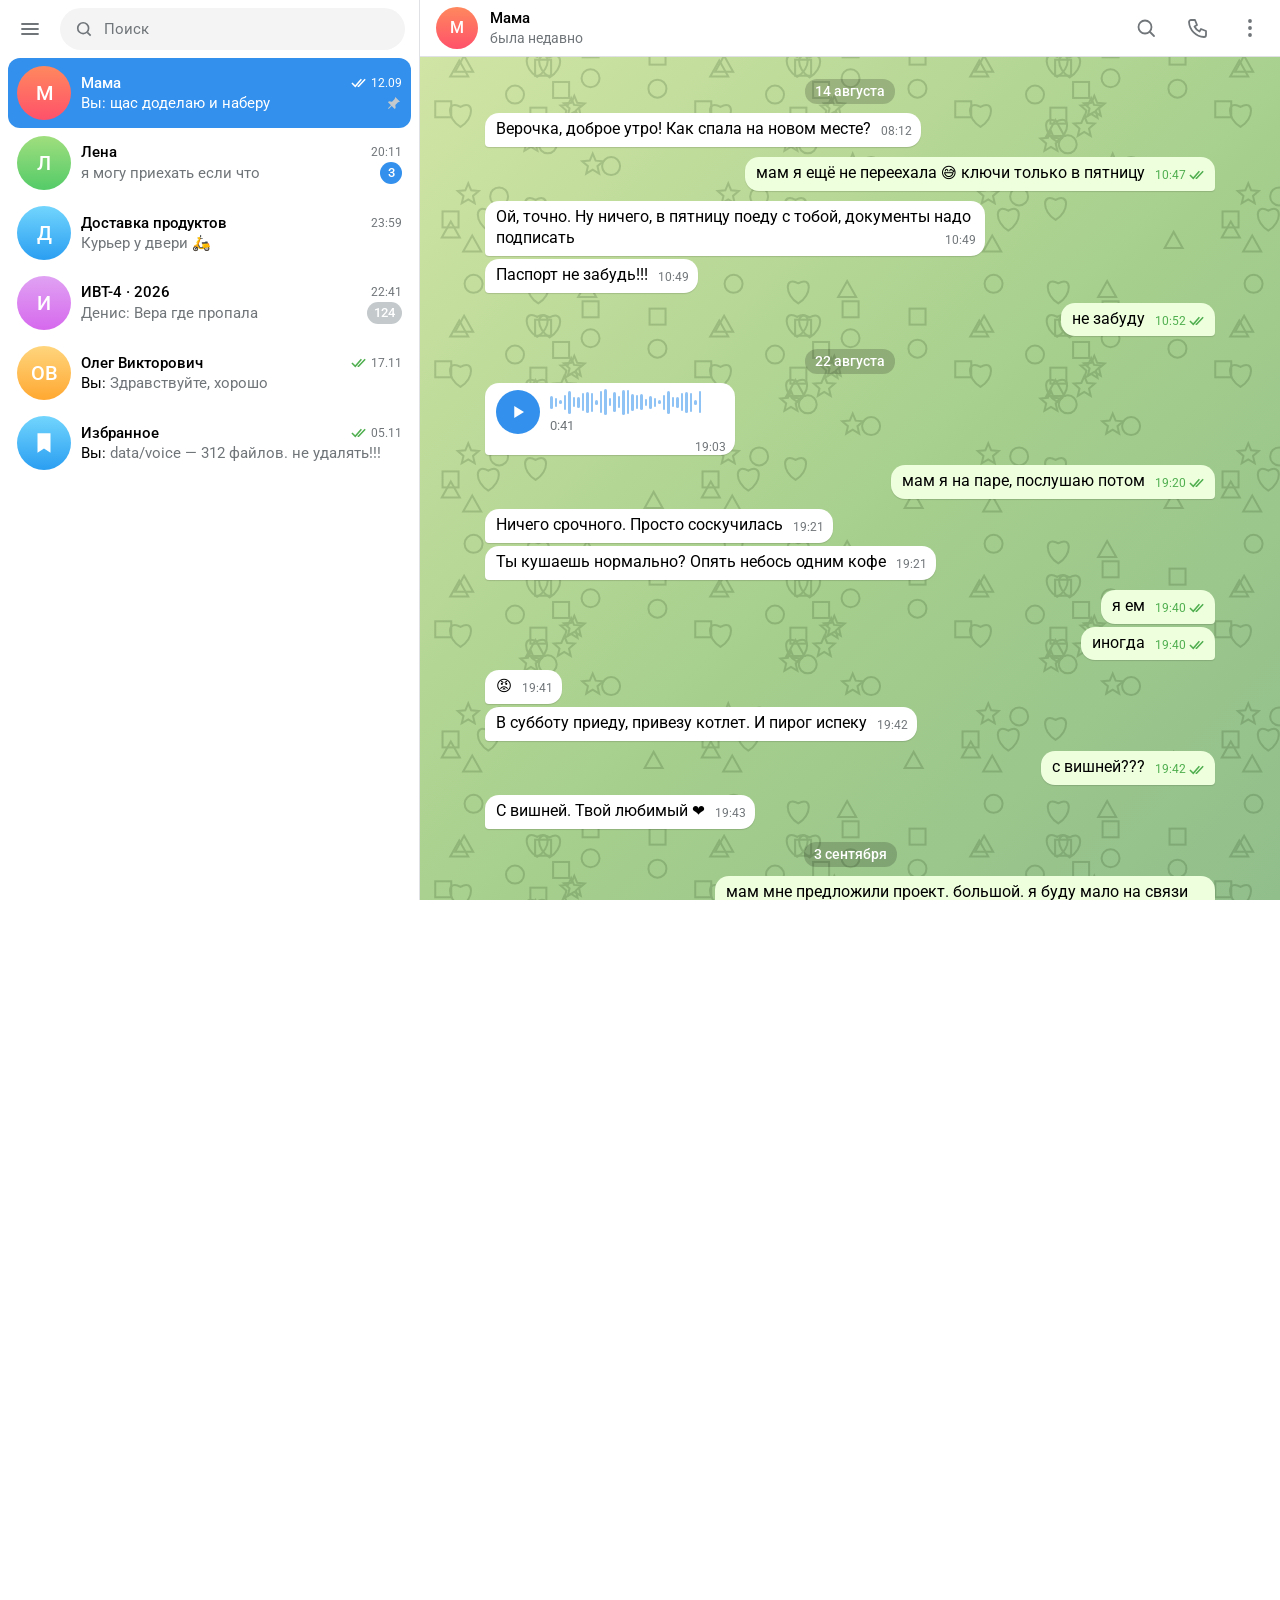
==== docs/messenger.html @ ae3a212d "Add screen props: code editor and messenger with chroma-key call Co-Authored-By: Claude Opus 5.5 <no" ====
<!doctype html>
<html lang="ru">
<head>
<meta charset="utf-8">
<meta name="viewport" content="width=device-width, initial-scale=1, viewport-fit=cover">
<title>Мама — переписка</title>
<link rel="preconnect" href="https://fonts.googleapis.com">
<link rel="stylesheet" href="https://fonts.googleapis.com/css2?family=Roboto:wght@400;500&display=swap">
<style>
/* Layout: two-column messenger (chat list | conversation) + full-window call overlay with chroma-key green. Single light look (film prop). */
:root{
  --bg:#ffffff; --side:#ffffff; --hover:#f4f4f5; --active:#3390ec; --fg:#000; --sub:#707579; --line:#dfe1e5;
  --out:#eeffde; --in:#ffffff; --tick:#4fae4e; --time-out:#4fae4e; --badge:#3390ec; --muted:#c4c9cc;
  --chroma:#00ff00; --call:#17191c;
  --ui:Roboto,-apple-system,"Segoe UI",system-ui,sans-serif;
  color-scheme:light;
}
[hidden]{display:none!important}
html,body{height:100%;margin:0;background:var(--bg);color:var(--fg);overflow:hidden;font:400 15px/1.35 var(--ui)}
body.idle,body.idle *{cursor:none!important}
.app{display:grid;grid-template-columns:minmax(300px,420px) 1fr;height:100%}
/* ---- левая колонка ---- */
.left{display:flex;flex-direction:column;border-right:1px solid var(--line);background:var(--side);min-width:0}
.top{display:flex;align-items:center;gap:10px;padding:8px 14px 8px 10px}
.ib{width:40px;height:40px;border-radius:50%;display:grid;place-items:center;color:var(--sub);flex:none;cursor:pointer}
.ib:hover{background:var(--hover)}
.ib svg{width:24px;height:24px;fill:none;stroke:currentColor;stroke-width:1.8;stroke-linecap:round;stroke-linejoin:round}
.search{flex:1;height:42px;border-radius:22px;background:#f4f4f5;display:flex;align-items:center;gap:10px;padding:0 14px;color:var(--sub)}
.search svg{width:20px;height:20px;fill:none;stroke:currentColor;stroke-width:2}
.search span{font-size:15px}
.list{overflow-y:auto;flex:1;padding:0 8px 8px}
.item{display:flex;gap:10px;align-items:center;padding:8px 9px;border-radius:12px;cursor:pointer;user-select:none}
.item:hover{background:var(--hover)}
.item.on{background:var(--active);color:#fff}
.item.on .sub,.item.on .tm{color:#fff}
.ava{width:54px;height:54px;border-radius:50%;flex:none;display:grid;place-items:center;color:#fff;font-weight:500;font-size:20px;background:linear-gradient(var(--a1),var(--a2))}
.ava.sm{width:42px;height:42px;font-size:16px}
.ava svg{width:26px;height:26px;fill:#fff}
.meta{flex:1;min-width:0}
.r1,.r2{display:flex;gap:6px;align-items:center}
.nm{font-weight:500;flex:1;min-width:0;white-space:nowrap;overflow:hidden;text-overflow:ellipsis}
.tm{font-size:12px;color:var(--sub);flex:none;display:flex;gap:3px;align-items:center}
.sub{color:var(--sub);flex:1;min-width:0;white-space:nowrap;overflow:hidden;text-overflow:ellipsis;font-size:15px}
.sub b{font-weight:400;color:var(--fg)}
.item.on .sub b{color:#fff}
.badge{min-width:22px;height:22px;border-radius:11px;background:var(--badge);color:#fff;font-size:13px;font-weight:500;display:grid;place-items:center;padding:0 7px;box-sizing:border-box}
.badge.mute{background:var(--muted)}
.tm svg{width:17px;height:11px;fill:none;stroke:var(--tick);stroke-width:1.6}
.item.on .tm svg{stroke:#fff}
.pin{width:16px;height:16px;fill:var(--muted)}
/* ---- чат ---- */
.chat{display:flex;flex-direction:column;min-width:0;position:relative;
  background:#9fc887 linear-gradient(135deg,#d3e6a6 0%,#a6cf8d 35%,#8fbd8b 65%,#c4d99c 100%)}
.chat::before{content:"";position:absolute;inset:0;opacity:.18;pointer-events:none;background-image:var(--pattern);background-size:260px}
.head{position:relative;z-index:1;display:flex;align-items:center;gap:12px;height:56px;padding:0 10px 0 16px;background:#fff;border-bottom:1px solid var(--line)}
.head .ava{width:42px;height:42px;font-size:16px}
.head .t{flex:1;min-width:0}
.head .t div:first-child{font-weight:500}
.head .t div:last-child{font-size:14px;color:var(--sub)}
.head .back{display:none}
.msgs{position:relative;z-index:1;flex:1;overflow-y:auto;padding:12px 0 8px}
.col{max-width:730px;margin:0 auto;padding:0 18px;display:flex;flex-direction:column;gap:3px}
.date{align-self:center;margin:10px 0 6px;background:#0000002e;color:#fff;font-size:14px;font-weight:500;padding:3px 10px;border-radius:12px}
.b{position:relative;max-width:min(480px,78%);padding:6px 9px 7px 11px;border-radius:14px;box-shadow:0 1px 1px #00000022;white-space:pre-wrap;word-wrap:break-word;font-size:15.5px}
.b.in{align-self:flex-start;background:var(--in);border-bottom-left-radius:4px}
.b.out{align-self:flex-end;background:var(--out);border-bottom-right-radius:4px}
.b.first.in{border-top-left-radius:14px}
.gap{margin-top:7px}
.st{float:right;margin:6px 0 -5px 10px;font-size:12px;color:var(--sub);display:inline-flex;align-items:center;gap:3px;line-height:1}
.out .st{color:var(--time-out)}
.st svg{width:17px;height:11px;fill:none;stroke:var(--tick);stroke-width:1.6}
.voice{display:flex;align-items:center;gap:10px;min-width:230px;white-space:normal}
.play{width:44px;height:44px;border-radius:50%;background:#3390ec;display:grid;place-items:center;flex:none}
.out .play{background:#4fae4e}
.play svg{width:18px;height:18px;fill:#fff}
.wave{display:flex;align-items:center;gap:2px;height:26px}
.wave i{width:2.5px;border-radius:2px;background:#3390ec;opacity:.55}
.out .wave i{background:#4fae4e}
.vd{font-size:13px;color:var(--sub);margin-top:2px}
.composer{position:relative;z-index:1;max-width:730px;width:100%;margin:0 auto;padding:0 18px 18px;box-sizing:border-box;display:flex;gap:8px;align-items:flex-end}
.inp{flex:1;background:#fff;border-radius:16px;border-bottom-right-radius:4px;display:flex;align-items:center;gap:6px;padding:4px 8px;box-shadow:0 1px 2px #0002;min-height:48px;box-sizing:border-box}
.inp input{flex:1;border:0;outline:0;font:inherit;font-size:16px;background:transparent;min-width:0}
.mic{width:54px;height:54px;border-radius:50%;background:#fff;display:grid;place-items:center;box-shadow:0 1px 2px #0002;color:var(--active);flex:none;cursor:pointer}
.mic svg{width:26px;height:26px;fill:none;stroke:currentColor;stroke-width:1.8;stroke-linecap:round}
.mic.send{background:var(--active);color:#fff}
/* ---- звонок ---- */
.call{position:fixed;inset:0;z-index:20;background:#000a;display:flex;align-items:center;justify-content:center}
.cw{position:relative;width:min(1180px,94vw);height:min(820px,92vh);background:var(--call);border-radius:14px;overflow:hidden;color:#fff;box-shadow:0 20px 60px #0008}
.call.full .cw{width:100vw;height:100vh;border-radius:0}
.ring{position:absolute;inset:0;display:flex;flex-direction:column;align-items:center;justify-content:center;gap:14px;background:radial-gradient(circle at 50% 38%,#3b4a5e 0,#1c232d 55%,#111418 100%)}
.ring .ava{width:132px;height:132px;font-size:52px;position:relative}
.ring .ava::after{content:"";position:absolute;inset:-12px;border-radius:50%;border:2px solid #ffffff40;animation:pulse 1.8s ease-out infinite}
@keyframes pulse{from{transform:scale(.9);opacity:1}to{transform:scale(1.35);opacity:0}}
.ring h2{margin:8px 0 0;font-weight:500;font-size:28px}
.ring p{margin:0;color:#ffffffb0;font-size:17px}
.green{position:absolute;inset:0;background:var(--chroma)}
.ov{position:absolute;left:0;right:0;display:flex;align-items:center;padding:18px 22px;transition:opacity .25s}
.ov.tp{top:0;gap:12px}
.ov.tp .nm2{font-weight:500;font-size:17px;background:#000000b3;padding:6px 12px;border-radius:10px}
.ov.tp .tmr{font-size:15px;background:#000000b3;padding:6px 10px;border-radius:10px;font-variant-numeric:tabular-nums}
.ov.bt{bottom:0;justify-content:center;gap:22px;padding-bottom:28px}
.cb{width:58px;height:58px;border-radius:50%;background:#2b2f35;display:grid;place-items:center;cursor:pointer;border:0;color:#fff}
.cb svg{width:26px;height:26px;fill:none;stroke:currentColor;stroke-width:1.8;stroke-linecap:round;stroke-linejoin:round}
.cb.off{background:#fff;color:#111}
.cb.end{background:#e53935}
.cb.end svg{fill:#fff;stroke:none}
.cbl{display:flex;flex-direction:column;align-items:center;gap:6px;font-size:13px;color:#fff}
.green~.ov .cbl span{background:#000000b3;padding:1px 6px;border-radius:6px}
.self{position:absolute;right:22px;bottom:110px;width:220px;aspect-ratio:4/3;max-width:30%;border-radius:12px;background:#2a2e35;overflow:hidden;display:grid;place-items:center;box-shadow:0 4px 18px #0006;transition:opacity .25s}
.self video{width:100%;height:100%;object-fit:cover;transform:scaleX(-1)}
.hideui .ov,.hideui .self{opacity:0;pointer-events:none}
.ended{position:absolute;inset:0;display:grid;place-items:center;background:#111418;font-size:20px;color:#ffffffc0}
/* ---- настройки ---- */
.panel{position:fixed;inset:0;background:#0007;display:flex;align-items:center;justify-content:center;z-index:30}
.panel form{background:#fff;padding:22px;border-radius:12px;display:grid;gap:12px;width:min(380px,90vw);font-size:14px}
.panel h3{margin:0;font-weight:500;font-size:17px}
.panel label{display:flex;gap:10px;align-items:center;justify-content:space-between;color:#333}
.panel input[type=number]{width:70px;padding:6px;border:1px solid var(--line);border-radius:6px;font:inherit}
.panel p{margin:0;color:var(--sub);font-size:13px;line-height:1.5}
.panel button{background:var(--active);color:#fff;border:0;padding:9px 16px;border-radius:8px;font:500 14px var(--ui);cursor:pointer;justify-self:end}
@media (max-width:760px){
  .app{grid-template-columns:1fr}
  .app.open .left{display:none}
  .app:not(.open) .chat{display:none}
  .head .back{display:grid}
  .col,.composer{padding-left:max(10px,env(safe-area-inset-left,0px));padding-right:max(10px,env(safe-area-inset-right,0px))}
}
</style>

<div class="app open" id="app">
  <aside class="left">
    <div class="top">
      <div class="ib"><svg viewBox="0 0 24 24"><path d="M4 7h16M4 12h16M4 17h16"/></svg></div>
      <div class="search"><svg viewBox="0 0 24 24"><circle cx="11" cy="11" r="6.5"/><path d="M20 20l-4-4"/></svg><span>Поиск</span></div>
    </div>
    <div class="list" id="list"></div>
  </aside>
  <main class="chat" id="chat">
    <div class="head">
      <div class="ib back" id="back"><svg viewBox="0 0 24 24"><path d="M15 5l-7 7 7 7"/></svg></div>
      <div class="ava" id="hAva"></div>
      <div class="t"><div id="hName"></div><div id="hStatus"></div></div>
      <div class="ib"><svg viewBox="0 0 24 24"><circle cx="11" cy="11" r="6.5"/><path d="M20 20l-4-4"/></svg></div>
      <div class="ib" id="callBtn" title="Звонок"><svg viewBox="0 0 24 24"><path d="M5 4h4l2 5-2.5 1.5a11 11 0 0 0 5 5L15 13l5 2v4a2 2 0 0 1-2 2A16 16 0 0 1 3 6a2 2 0 0 1 2-2"/></svg></div>
      <div class="ib"><svg viewBox="0 0 24 24"><circle cx="12" cy="5" r="1"/><circle cx="12" cy="12" r="1"/><circle cx="12" cy="19" r="1"/></svg></div>
    </div>
    <div class="msgs" id="msgs"><div class="col" id="col"></div></div>
    <form class="composer" id="composer">
      <div class="inp">
        <div class="ib"><svg viewBox="0 0 24 24"><circle cx="12" cy="12" r="9"/><path d="M8.5 14.5a4.5 4.5 0 0 0 7 0M9 9.5h.01M15 9.5h.01"/></svg></div>
        <input id="text" placeholder="Сообщение" autocomplete="off">
        <div class="ib"><svg viewBox="0 0 24 24"><path d="M20 11.5l-8 8a5 5 0 0 1-7-7l8.5-8.5a3.3 3.3 0 0 1 4.7 4.7L9.7 17.2a1.7 1.7 0 0 1-2.4-2.4L15 7"/></svg></div>
      </div>
      <button type="submit" class="mic" id="micBtn" style="border:0"><svg viewBox="0 0 24 24"><rect x="9" y="3" width="6" height="11" rx="3"/><path d="M5.5 11a6.5 6.5 0 0 0 13 0M12 17.5V21"/></svg></button>
    </form>
  </main>
</div>

<div class="call" id="call" hidden>
  <div class="cw" id="cw">
    <div class="ring" id="ring"><div class="ava" id="rAva"></div><h2 id="rName"></h2><p id="rStatus">Вызов…</p></div>
    <div class="green" id="green" hidden></div>
    <div class="self" id="self" hidden><div class="ava sm" style="--a1:#6ec9cb;--a2:#40a7e3">В</div></div>
    <div class="ov tp" id="ovTop" hidden><span class="nm2" id="cName"></span><span class="tmr" id="tmr">00:00</span></div>
    <div class="ov bt">
      <div class="cbl"><button class="cb" id="camB"><svg viewBox="0 0 24 24"><rect x="3" y="6" width="13" height="12" rx="2"/><path d="M16 10l5-3v10l-5-3"/></svg></button><span>Камера</span></div>
      <div class="cbl"><button class="cb" id="micB"><svg viewBox="0 0 24 24"><rect x="9" y="3" width="6" height="11" rx="3"/><path d="M5.5 11a6.5 6.5 0 0 0 13 0M12 17.5V21"/></svg></button><span>Микрофон</span></div>
      <div class="cbl"><button class="cb end" id="endB"><svg viewBox="0 0 24 24"><path d="M2.5 14.5c5.5-5 13.5-5 19 0l-2.3 2.6-3.6-1.4v-2.5a11 11 0 0 0-7.2 0v2.5l-3.6 1.4z"/></svg></button><span>Завершить</span></div>
    </div>
    <div class="ended" id="ended" hidden>Звонок завершён</div>
  </div>
</div>

<div class="panel" id="panel" hidden>
  <form id="cfg">
    <h3>Настройки реквизита</h3>
    <label>Через сколько секунд мама отвечает<input type="number" id="cfgRing" min="0" max="60" step="0.5"></label>
    <label>Окно звонка на весь экран<input type="checkbox" id="cfgFull"></label>
    <label>Окошко Веры — с веб-камеры<input type="checkbox" id="cfgCam"></label>
    <label>Версия переписки «после» (мама не читает)<input type="checkbox" id="cfgAfter"></label>
    <p>0 секунд — мама отвечает только по Пробелу или клику. Во время звонка: Пробел — мама ответила сразу, H — скрыть/показать кнопки поверх зелёного, F — весь экран, Esc — завершить. F2 — это окно.</p>
    <button type="submit">Готово</button>
  </form>
</div>

<script>
(function(){
const store={get(k,d){try{const v=localStorage.getItem('ms_'+k);return v==null?d:JSON.parse(v)}catch(e){return d}},set(k,v){try{localStorage.setItem('ms_'+k,JSON.stringify(v))}catch(e){}}};
const cfg={ring:store.get('ring',5),full:store.get('full',false),cam:store.get('cam',false),after:store.get('after',false)};
if(location.hash==='#after') cfg.after=true;
if(location.hash==='#before') cfg.after=false;

/* ---------- обои: рисуем узор в canvas ---------- */
(function(){const c=document.createElement('canvas');c.width=c.height=260;const x=c.getContext('2d');x.strokeStyle='#1d3b12';x.lineWidth=2;x.lineCap='round';
const sh=[(a,b)=>{x.beginPath();x.arc(a,b,9,0,6.3);x.stroke()},(a,b)=>{x.beginPath();x.moveTo(a-9,b+7);x.lineTo(a,b-9);x.lineTo(a+9,b+7);x.closePath();x.stroke()},(a,b)=>{x.beginPath();x.moveTo(a,b-10);x.bezierCurveTo(a+14,b-18,a+14,b+2,a,b+10);x.bezierCurveTo(a-14,b+2,a-14,b-18,a,b-10);x.stroke()},(a,b)=>{x.strokeRect(a-8,b-8,16,16)},(a,b)=>{x.beginPath();for(let i=0;i<5;i++){const t=i*1.2566-1.57;x.lineTo(a+11*Math.cos(t),b+11*Math.sin(t));const u=t+.628;x.lineTo(a+5*Math.cos(u),b+5*Math.sin(u))}x.closePath();x.stroke()}];
let s=7;const r=()=>(s=(s*9301+49297)%233280)/233280;for(let i=0;i<34;i++){sh[i%sh.length](12+r()*236,12+r()*236)}
document.getElementById('chat').style.setProperty('--pattern',`url(${c.toDataURL()})`)})();

/* ---------- данные ---------- */
const ICON_SAVED='<svg viewBox="0 0 24 24"><path d="M6 3h12v18l-6-4-6 4z"/></svg>';
const RECIPE=`Пирог с вишней (праздничный) 🍒
3 яйца + стакан сахара + пакетик ванильного — взбить до светлой пышной массы.
Мука 1,5 стакана, просеять. Разрыхлитель 1 ч. л.
Вишню помыть, косточки убрать, присыпать сахаром.
Форму застелить пергаментом.
Духовка 180°, минут 40. Проверяй шпажкой!!`;
const MAMA_BASE=[
 {d:'14 августа'},
 {i:1,t:'Верочка, доброе утро! Как спала на новом месте?',h:'08:12'},
 {o:1,t:'мам я ещё не переехала 😅 ключи только в пятницу',h:'10:47'},
 {i:1,t:'Ой, точно. Ну ничего, в пятницу поеду с тобой, документы надо подписать',h:'10:49'},
 {i:1,t:'Паспорт не забудь!!!',h:'10:49'},
 {o:1,t:'не забуду',h:'10:52'},
 {d:'22 августа'},
 {i:1,v:'0:41',h:'19:03'},
 {o:1,t:'мам я на паре, послушаю потом',h:'19:20'},
 {i:1,t:'Ничего срочного. Просто соскучилась',h:'19:21'},
 {i:1,t:'Ты кушаешь нормально? Опять небось одним кофе',h:'19:21'},
 {o:1,t:'я ем',h:'19:40'},
 {o:1,t:'иногда',h:'19:40'},
 {i:1,t:'😡',h:'19:41'},
 {i:1,t:'В субботу приеду, привезу котлет. И пирог испеку',h:'19:42'},
 {o:1,t:'с вишней???',h:'19:42'},
 {i:1,t:'С вишней. Твой любимый ❤️',h:'19:43'},
 {d:'3 сентября'},
 {o:1,t:'мам мне предложили проект. большой. я буду мало на связи наверное',h:'23:15'},
 {i:1,t:'Какой проект?',h:'23:16'},
 {o:1,t:'потом расскажу когда получится',h:'23:20'},
 {i:1,t:'Ты только спи хоть иногда. Я серьёзно',h:'23:21'},
 {i:1,t:'И не накручивай себя, у тебя всё получится. Ты у меня умница',h:'23:22'},
 {o:1,t:'❤️',h:'23:30'},
 {d:'10 сентября'},
 {i:1,t:'Доча, давление второй день скачет. Ничего страшного, к врачу записалась',h:'14:05'},
 {o:1,t:'мам в смысле?? почему не сказала',h:'14:31'},
 {o:1,t:'я приеду',h:'14:31'},
 {i:1,t:'Не надо, не выдумывай. Сиди работай. Тамара со мной',h:'14:33'},
 {i:1,t:'Я тебе рецепт записала, чтобы не потерялся',h:'14:40'},
 {i:1,t:RECIPE,h:'14:44'},
 {o:1,t:'мам зачем сейчас',h:'14:50'},
 {i:1,t:'Просто так. Пусть у тебя будет',h:'14:52'},
 {d:'12 сентября'},
 {i:1,v:'0:17',h:'21:36'},
 {i:1,t:'Верочка, позвони, как освободишься',h:'21:37'},
 {o:1,t:'щас доделаю и наберу',h:'23:58'},
];
const MAMA_AFTER=[
 {d:'27 сентября'},
 {o:1,t:'мам',h:'03:12',u:1},
 {d:'15 октября'},
 {o:1,t:'я получила ключи',h:'18:40',u:1},
 {o:1,t:'тут очень пусто',h:'18:41',u:1},
 {d:'Сегодня'},
 {o:1,t:'мам, я почти закончила',h:'23:41',u:1},
];
const chats=[
 {id:'mama',name:'Мама',ini:'М',a:['#ff885e','#ff516a'],status:()=>cfg.after?'была давно':'была недавно',pin:1,msgs:()=>cfg.after?MAMA_BASE.concat(MAMA_AFTER):MAMA_BASE},
 {id:'lena',name:'Лена',ini:'Л',a:['#a0de7e','#54cb68'],status:()=>'в сети',unread:3,msgs:()=>[
   {d:'Вчера'},{o:1,t:'прости, завал',h:'02:14'},{i:1,t:'Вер, у тебя всё ок?',h:'12:03'},
   {d:'Сегодня'},{i:1,t:'Вер',h:'20:10'},{i:1,t:'ты живая вообще? неделю не отвечаешь',h:'20:11'},{i:1,t:'я могу приехать если что',h:'20:11'}]},
 {id:'shop',name:'Доставка продуктов',ini:'Д',a:['#72d5fd','#2a9ef1'],status:()=>'бот',msgs:()=>[
   {d:'Сегодня'},{i:1,t:'Заказ №4471 собран: мука, молоко, яйца, вишня замороженная 400 г, сахар, ванильный сахар, пергамент.',h:'23:31'},{i:1,t:'Курьер у двери 🛵',h:'23:59'}]},
 {id:'ivt',name:'ИВТ-4 · 2026',ini:'И',a:['#e0a2f3','#d669ed'],status:()=>'28 участников',unread:124,mute:1,msgs:()=>[
   {d:'Сегодня'},{i:1,t:'Денис: кто-нибудь сдал лабу по сетям?',h:'21:15'},{i:1,t:'Аня: скиньте расписание на декабрь пж',h:'22:40'},{i:1,t:'Денис: Вера где пропала',h:'22:41'}]},
 {id:'olv',name:'Олег Викторович',ini:'ОВ',a:['#ffd57d','#ffa831'],status:()=>'был(а) вчера',msgs:()=>[
   {d:'17 ноября'},{i:1,t:'Вера, добрый день. Жду черновик главы 2 к понедельнику.',h:'11:02'},{o:1,t:'Здравствуйте, хорошо',h:'11:40'}]},
 {id:'saved',name:'Избранное',saved:1,a:['#72d5fd','#2a9ef1'],status:()=>'',msgs:()=>[
   {d:'5 ноября'},{o:1,t:'response_delay ≈ 1.5 s — проверить на её голосовых',h:'04:20'},{o:1,t:'data/voice — 312 файлов. не удалять!!!',h:'04:31'}]},
];
const lastPreview=c=>{const m=c.msgs();const l=m[m.length-1];const txt=l.v?'🎤 Голосовое сообщение':l.t.split('\n')[0];return {txt,h:l.h,o:l.o,u:l.u,d:[...m].reverse().find(x=>x.d)}};

/* ---------- отрисовка ---------- */
const $=id=>document.getElementById(id);
const TICK2='<svg viewBox="0 0 18 11"><path d="M1 6l3.5 3.5L11 2M7 9.5l1 0L15 2"/></svg>';
const TICK1='<svg viewBox="0 0 18 11"><path d="M3 6l3.5 3.5L13 2"/></svg>';
const ava=(c,el)=>{el.style.setProperty('--a1',c.a[0]);el.style.setProperty('--a2',c.a[1]);el.innerHTML=c.saved?ICON_SAVED:c.ini};
let cur='mama';
const MON=['января','февраля','марта','апреля','мая','июня','июля','августа','сентября','октября','ноября','декабря'];
function renderList(){
  const L=$('list');L.innerHTML='';
  chats.forEach(c=>{
    const p=lastPreview(c);const it=document.createElement('div');it.className='item'+(c.id===cur?' on':'');
    const a=document.createElement('div');a.className='ava';ava(c,a);
    const when=p.d&&p.d.d!=='Сегодня'?(p.d.d==='Вчера'?'вчера':p.d.d.replace(/(\d+) (\S+)/,(_,d,m)=>d.padStart(2,'0')+'.'+String(MON.indexOf(m)+1).padStart(2,'0'))):p.h;
    const tick=p.o?(p.u?TICK1:TICK2):'';
    const right=c.unread?`<span class="badge${c.mute?' mute':''}">${c.unread}</span>`:(c.pin?'<svg class="pin" viewBox="0 0 24 24"><path d="M14 3l7 7-3 1-4 4 .5 4.5-1.5 1.5-4.5-4.5L4 21l-1-1 4.5-4.5L3 11l1.5-1.5L9 10l4-4z"/></svg>':'');
    it.innerHTML=`<div class="meta"><div class="r1"><span class="nm"></span><span class="tm">${tick}${when}</span></div><div class="r2"><span class="sub">${p.o?'<b>Вы: </b>':''}</span>${right}</div></div>`;
    it.querySelector('.nm').textContent=c.name;it.querySelector('.sub').append(p.txt);
    it.prepend(a);it.onclick=()=>open(c.id);L.append(it);
  });
}
function wave(){let s='',seed=3;for(let i=0;i<34;i++){seed=(seed*7+11)%23;s+=`<i style="height:${4+seed}px"></i>`}return s}
function renderChat(){
  const c=chats.find(x=>x.id===cur);ava(c,$('hAva'));$('hName').textContent=c.name;$('hStatus').textContent=c.status();
  $('callBtn').style.visibility=c.saved||c.id==='shop'||c.id==='ivt'?'hidden':'visible';
  const col=$('col');col.innerHTML='';let prev=null;
  c.msgs().forEach(m=>{
    if(m.d){const e=document.createElement('div');e.className='date';e.textContent=m.d;col.append(e);prev=null;return}
    const side=m.o?'out':'in';const b=document.createElement('div');b.className='b '+side+(prev&&prev!==side?' gap':'');
    const st=`<span class="st">${m.h}${m.o?(m.u?TICK1:TICK2):''}</span>`;
    if(m.v){b.innerHTML=`<div class="voice"><div class="play"><svg viewBox="0 0 24 24"><path d="M7 4l13 8-13 8z"/></svg></div><div><div class="wave">${wave()}</div><div class="vd">${m.v}</div></div></div>${st}`}
    else{b.textContent=m.t;b.insertAdjacentHTML('beforeend',st)}
    col.append(b);prev=side;
  });
  const ms=$('msgs');ms.scrollTop=ms.scrollHeight;
}
function open(id){cur=id;const c=chats.find(x=>x.id===id);c.unread=0;$('app').classList.add('open');renderList();renderChat()}
$('back').onclick=()=>$('app').classList.remove('open');

/* отправка своих сообщений */
const nowH=()=>{const d=new Date();return String(d.getHours()).padStart(2,'0')+':'+String(d.getMinutes()).padStart(2,'0')};
$('text').addEventListener('input',()=>$('micBtn').classList.toggle('send',!!$('text').value));
$('composer').addEventListener('submit',e=>{e.preventDefault();const v=$('text').value.trim();if(!v)return;const c=chats.find(x=>x.id===cur);c.extra=c.extra||[];
  if(!c.msgs().some(m=>m.d==='Сегодня'))c.extra.push({d:'Сегодня'});
  c.extra.push({o:1,t:v,h:nowH(),u:cur==='mama'&&cfg.after});$('text').value='';$('micBtn').classList.remove('send');renderChat();renderList()});
/* превью в списке учитывает и свои новые сообщения */
chats.forEach(c=>{const base=c.msgs;c.msgs=()=>base().concat(c.extra||[]);});

/* ---------- звонок ---------- */
let ac,ringT,answerT,tickT,secs=0,inCall=false,stream=null;
function tone(){try{ac=ac||new (window.AudioContext||window.webkitAudioContext)();const play=()=>{const o=ac.createOscillator(),g=ac.createGain();o.frequency.value=425;g.gain.value=0.08;o.connect(g).connect(ac.destination);o.start();o.stop(ac.currentTime+1)};play();ringT=setInterval(play,4000)}catch(e){}}
function stopTone(){clearInterval(ringT)}
function startCall(){
  const c=chats.find(x=>x.id===cur);if(c.saved)return;inCall=true;
  $('call').hidden=false;$('call').classList.toggle('full',cfg.full);$('cw').classList.remove('hideui');
  ava(c,$('rAva'));$('rName').textContent=c.name;$('cName').textContent=c.name;$('rStatus').textContent='Вызов…';
  $('ring').hidden=false;$('green').hidden=true;$('ovTop').hidden=true;$('ended').hidden=true;$('self').hidden=true;
  tone();if(cfg.ring>0)answerT=setTimeout(answer,cfg.ring*1000);
}
async function answer(){
  if(!inCall||$('ring').hidden)return;clearTimeout(answerT);stopTone();
  $('ring').hidden=true;$('green').hidden=false;$('ovTop').hidden=false;$('self').hidden=false;
  secs=0;$('tmr').textContent='00:00';tickT=setInterval(()=>{secs++;$('tmr').textContent=String(Math.floor(secs/60)).padStart(2,'0')+':'+String(secs%60).padStart(2,'0')},1000);
  if(cfg.cam&&!stream){try{stream=await navigator.mediaDevices.getUserMedia({video:true,audio:false});const v=document.createElement('video');v.autoplay=v.muted=v.playsInline=true;v.srcObject=stream;$('self').innerHTML='';$('self').append(v)}catch(e){}}
}
function endCall(){
  if(!inCall)return;inCall=false;clearTimeout(answerT);stopTone();clearInterval(tickT);
  $('ended').hidden=false;$('ended').textContent=secs?`Звонок завершён · ${$('tmr').textContent}`:'Звонок отменён';
  setTimeout(()=>{$('call').hidden=true},1300);
}
$('callBtn').onclick=startCall;$('endB').onclick=endCall;
$('camB').onclick=()=>$('camB').classList.toggle('off');$('micB').onclick=()=>$('micB').classList.toggle('off');
$('ring').onclick=answer;

/* ---------- клавиши и настройки ---------- */
function showCfg(){$('cfgRing').value=cfg.ring;$('cfgFull').checked=cfg.full;$('cfgCam').checked=cfg.cam;$('cfgAfter').checked=cfg.after;$('panel').hidden=false}
$('cfg').addEventListener('submit',e=>{e.preventDefault();cfg.ring=Math.max(0,parseFloat($('cfgRing').value)||0);cfg.full=$('cfgFull').checked;cfg.cam=$('cfgCam').checked;cfg.after=$('cfgAfter').checked;
  Object.keys(cfg).forEach(k=>store.set(k,cfg[k]));$('panel').hidden=true;renderList();renderChat()});
document.addEventListener('keydown',e=>{
  if(e.key==='F2'){e.preventDefault();$('panel').hidden?showCfg():$('panel').hidden=true;return}
  if(!$('panel').hidden){if(e.key==='Escape')$('panel').hidden=true;return}
  if(!inCall)return;
  if(e.key===' '){e.preventDefault();answer()}
  else if(e.key==='Escape'){endCall()}
  else if(e.key==='h'||e.key==='р'||e.key==='H'||e.key==='Р'){$('cw').classList.toggle('hideui')}
  else if(e.key==='f'||e.key==='а'||e.key==='F'||e.key==='А'){cfg.full=!cfg.full;$('call').classList.toggle('full',cfg.full)}
});
let idleT;const wake=()=>{document.body.classList.remove('idle');clearTimeout(idleT);idleT=setTimeout(()=>document.body.classList.add('idle'),2500)};document.addEventListener('mousemove',wake);wake();

renderList();renderChat();
})();
</script>

</html>
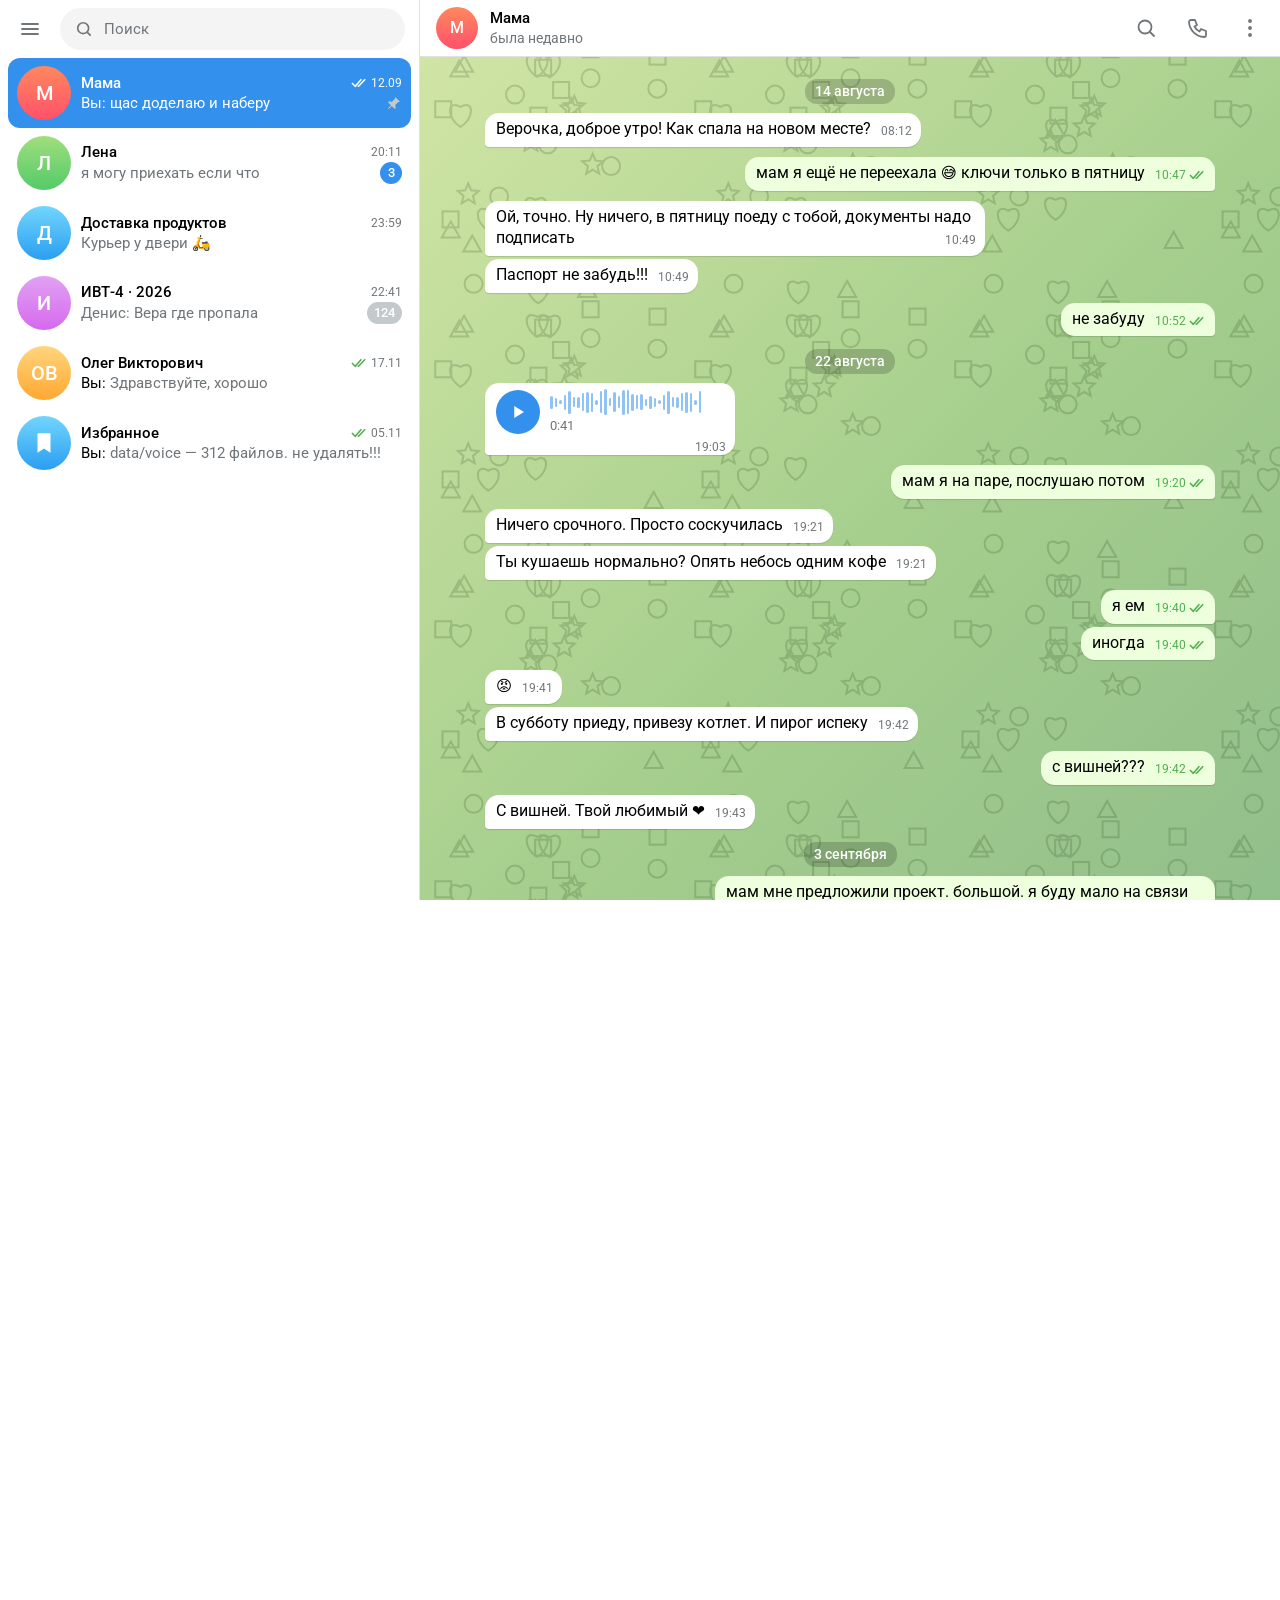
==== commit b377d248: "Self-host fonts so the props load without external services Co-Authored-By: Claude Opus 5.5 <noreply" ====
--- a/docs/messenger.html
+++ b/docs/messenger.html
@@ -4,8 +4,7 @@
 <meta charset="utf-8">
 <meta name="viewport" content="width=device-width, initial-scale=1, viewport-fit=cover">
 <title>Мама — переписка</title>
-<link rel="preconnect" href="https://fonts.googleapis.com">
-<link rel="stylesheet" href="https://fonts.googleapis.com/css2?family=Roboto:wght@400;500&display=swap">
+<link rel="stylesheet" href="fonts/fonts.css">
 <style>
 /* Layout: two-column messenger (chat list | conversation) + full-window call overlay with chroma-key green. Single light look (film prop). */
 :root{
--- a/docs/fonts/fonts.css
+++ b/docs/fonts/fonts.css
@@ -0,0 +1,100 @@
+@font-face {
+  font-family: 'Inter';
+  font-style: normal;
+  font-weight: 400;
+  font-display: swap;
+  src: url(Inter-cyrillic.woff2) format('woff2');
+  unicode-range: U+0301, U+0400-045F, U+0490-0491, U+04B0-04B1, U+2116;
+}
+@font-face {
+  font-family: 'Inter';
+  font-style: normal;
+  font-weight: 400;
+  font-display: swap;
+  src: url(Inter-latin.woff2) format('woff2');
+  unicode-range: U+0000-00FF, U+0131, U+0152-0153, U+02BB-02BC, U+02C6, U+02DA, U+02DC, U+0304, U+0308, U+0329, U+2000-206F, U+20AC, U+2122, U+2191, U+2193, U+2212, U+2215, U+FEFF, U+FFFD;
+}
+@font-face {
+  font-family: 'Inter';
+  font-style: normal;
+  font-weight: 500;
+  font-display: swap;
+  src: url(Inter-cyrillic.woff2) format('woff2');
+  unicode-range: U+0301, U+0400-045F, U+0490-0491, U+04B0-04B1, U+2116;
+}
+@font-face {
+  font-family: 'Inter';
+  font-style: normal;
+  font-weight: 500;
+  font-display: swap;
+  src: url(Inter-latin.woff2) format('woff2');
+  unicode-range: U+0000-00FF, U+0131, U+0152-0153, U+02BB-02BC, U+02C6, U+02DA, U+02DC, U+0304, U+0308, U+0329, U+2000-206F, U+20AC, U+2122, U+2191, U+2193, U+2212, U+2215, U+FEFF, U+FFFD;
+}
+@font-face {
+  font-family: 'JetBrains Mono';
+  font-style: normal;
+  font-weight: 400;
+  font-display: swap;
+  src: url(JetBrainsMono-cyrillic.woff2) format('woff2');
+  unicode-range: U+0301, U+0400-045F, U+0490-0491, U+04B0-04B1, U+2116;
+}
+@font-face {
+  font-family: 'JetBrains Mono';
+  font-style: normal;
+  font-weight: 400;
+  font-display: swap;
+  src: url(JetBrainsMono-latin.woff2) format('woff2');
+  unicode-range: U+0000-00FF, U+0131, U+0152-0153, U+02BB-02BC, U+02C6, U+02DA, U+02DC, U+0304, U+0308, U+0329, U+2000-206F, U+20AC, U+2122, U+2191, U+2193, U+2212, U+2215, U+FEFF, U+FFFD;
+}
+@font-face {
+  font-family: 'JetBrains Mono';
+  font-style: normal;
+  font-weight: 500;
+  font-display: swap;
+  src: url(JetBrainsMono-cyrillic.woff2) format('woff2');
+  unicode-range: U+0301, U+0400-045F, U+0490-0491, U+04B0-04B1, U+2116;
+}
+@font-face {
+  font-family: 'JetBrains Mono';
+  font-style: normal;
+  font-weight: 500;
+  font-display: swap;
+  src: url(JetBrainsMono-latin.woff2) format('woff2');
+  unicode-range: U+0000-00FF, U+0131, U+0152-0153, U+02BB-02BC, U+02C6, U+02DA, U+02DC, U+0304, U+0308, U+0329, U+2000-206F, U+20AC, U+2122, U+2191, U+2193, U+2212, U+2215, U+FEFF, U+FFFD;
+}
+@font-face {
+  font-family: 'Roboto';
+  font-style: normal;
+  font-weight: 400;
+  font-stretch: 100%;
+  font-display: swap;
+  src: url(Roboto-cyrillic.woff2) format('woff2');
+  unicode-range: U+0301, U+0400-045F, U+0490-0491, U+04B0-04B1, U+2116;
+}
+@font-face {
+  font-family: 'Roboto';
+  font-style: normal;
+  font-weight: 400;
+  font-stretch: 100%;
+  font-display: swap;
+  src: url(Roboto-latin.woff2) format('woff2');
+  unicode-range: U+0000-00FF, U+0131, U+0152-0153, U+02BB-02BC, U+02C6, U+02DA, U+02DC, U+0304, U+0308, U+0329, U+2000-206F, U+20AC, U+2122, U+2191, U+2193, U+2212, U+2215, U+FEFF, U+FFFD;
+}
+@font-face {
+  font-family: 'Roboto';
+  font-style: normal;
+  font-weight: 500;
+  font-stretch: 100%;
+  font-display: swap;
+  src: url(Roboto-cyrillic.woff2) format('woff2');
+  unicode-range: U+0301, U+0400-045F, U+0490-0491, U+04B0-04B1, U+2116;
+}
+@font-face {
+  font-family: 'Roboto';
+  font-style: normal;
+  font-weight: 500;
+  font-stretch: 100%;
+  font-display: swap;
+  src: url(Roboto-latin.woff2) format('woff2');
+  unicode-range: U+0000-00FF, U+0131, U+0152-0153, U+02BB-02BC, U+02C6, U+02DA, U+02DC, U+0304, U+0308, U+0329, U+2000-206F, U+20AC, U+2122, U+2191, U+2193, U+2212, U+2215, U+FEFF, U+FFFD;
+}
